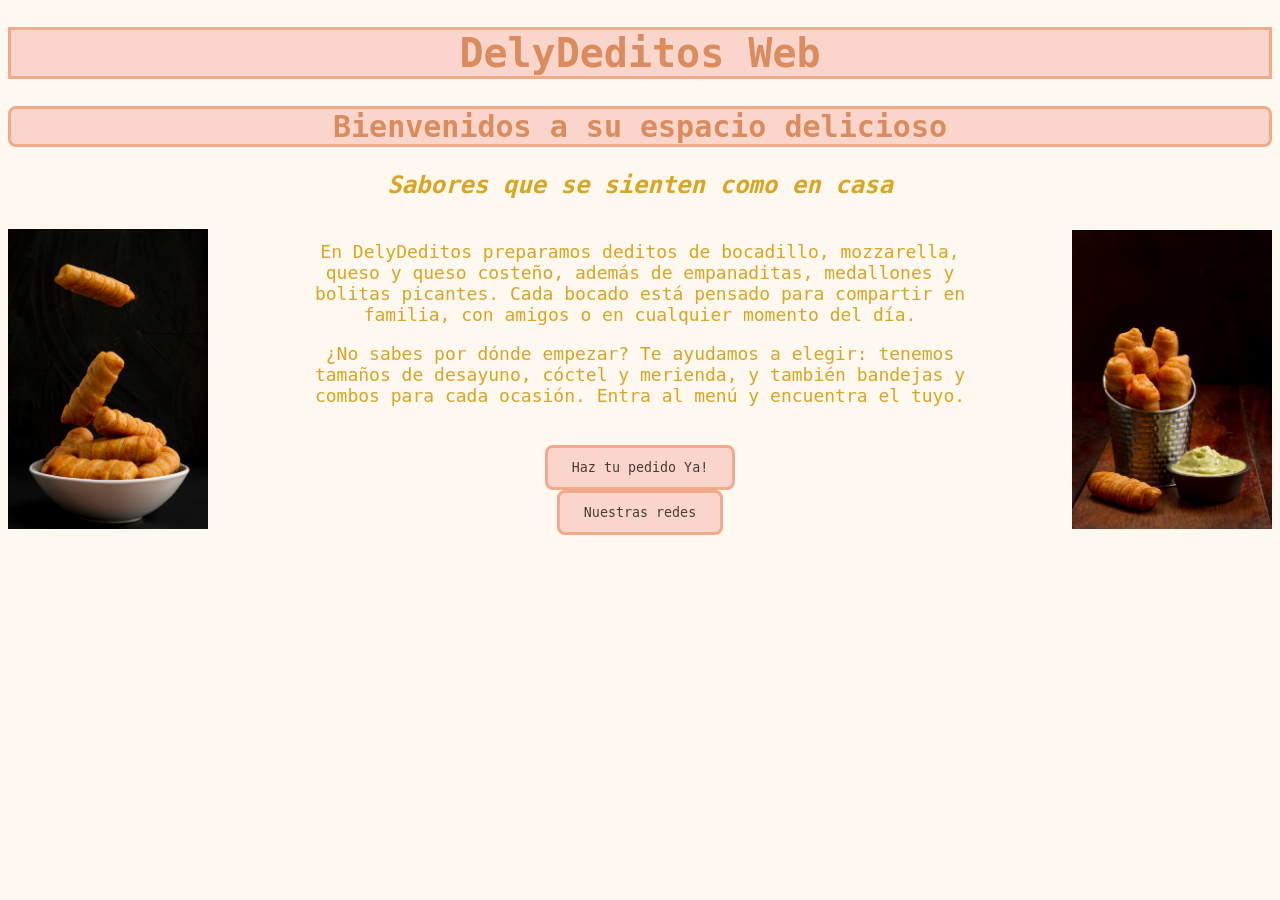
==== index.html @ 490e7492 "Add files via upload" ====
<!DOCTYPE html>
<html lang="es">
<head>
    <meta charset="UTF-8">
    <meta name="viewport" content="width=device-width, initial-scale=1.0">
    <link rel="stylesheet" href="estilos.css">
    <title>DelyDeditos Web</title>
</head>
<body>
   <h1>DelyDeditos Web</h1> 
   <h2>Bienvenidos a su espacio delicioso</h2>
   <p class="lema">Sabores que se sienten como en casa</p>
  <div class="fila">
      <img src="deditos1.jpg" alt="Deditos">
   <div class="contenedor">
    <p>En DelyDeditos preparamos deditos de bocadillo, mozzarella, queso y queso costeño, además de empanaditas, medallones y bolitas picantes. Cada bocado está pensado para compartir en familia, con amigos o en cualquier momento del día.</p>
    <p>¿No sabes por dónde empezar? Te ayudamos a elegir: tenemos tamaños de desayuno, cóctel y merienda, y también bandejas y combos para cada ocasión. Entra al menú y encuentra el tuyo.</p>
    <br>
      <button class="menu"><a href="menu.html">Haz tu pedido Ya!</a></button><br>
      <button class="redes"><a href="redes.html">Nuestras redes</a></button><br>
    </div>
     <img src="deditos2.jpg" alt="Deditos">
  </div>
</body>
</html>
---- estilos.css ----
:root {
  --fondo: #FFF8F0;
  --texto: #4A3B35;
  --principal: #F4A988;
  --principal-hover: #E8926C;
  --acento: #F9D5CB;
}

a {
  text-decoration: none;
  color: inherit;
}

.contenedor{
    max-width: 700px;
    text-align: center;
    margin: 0 auto;
    color: var(--texto);
    font-size: 18px;

}

.fila{
    display: flex;
    justify-content: space-between;
    align-items: center;
}

.fila img{
    width: 200px;
    height: auto;
}

.contenedor{
    max-width: 700px;
    text-align: center;
}

body{
    background-color: var(--fondo);
    font-family: Fira Code, monospace;
}

h1{
   text-align: center;
    color: #db8b5c;
    border: solid var(--principal);
    background-color: var(--acento);
    font-size: 40px;
}

h2{
    text-align: center;
    color: #db8b5c;
    border: solid var(--principal);
    background-color: var(--acento);
    border-radius: 8px;
    font-size: 30px;
}


.lema{
    text-align: center;
    font-weight: bold;
    font-style: italic;
    color: goldenrod;
    font-size: 24px;
}

p{
    text-align: center;
    color: goldenrod;
}

.menu{
    font-family: Fira Code, monospace;
    padding: 12px 24px;
    border-radius: 8px;
    color: var(--texto);
    border: solid var(--principal);
    background-color: var(--acento);
    transition: background-color 1.5s, font-size 1.5s;
}
.menu:hover{
    font-family: Fira Code, monospace;
    color: goldenrod;
    font-size: 20px;
    background-color: var(--acento);
    transition: background-color 1.5s, font-size 1.5s;
    border: solid var(--principal-hover);
}

.redes{
    font-family: Fira Code, monospace;
    padding: 12px 24px;
    border-radius: 8px;
    color: var(--texto);
    text-align: center;
    border: solid var(--principal);
    background-color: var(--acento);
    transition: background-color 1.5s, font-size 1.5s;
}

.redes:hover{
    font-family: Fira Code, monospace;
    font-size: 20px;
    color: goldenrod;
    background-color: var(--acento);
    transition: background-color 1.5s, font-size 1.5s;
    border: solid var(--principal-hover);
}
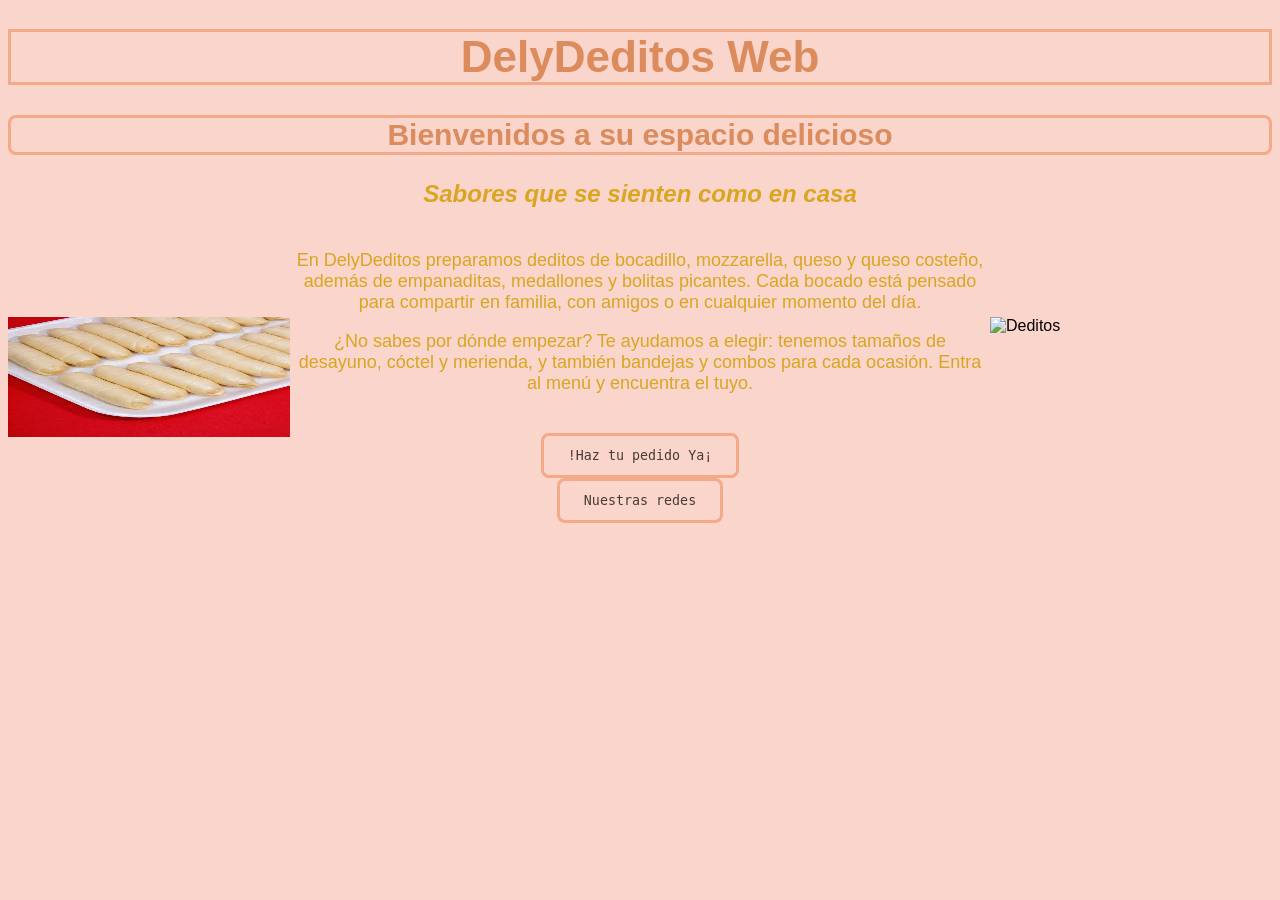
==== commit 301dd589: "Add files via upload" ====
--- a/index.html
+++ b/index.html
@@ -1,25 +1,31 @@
 <!DOCTYPE html>
 <html lang="es">
+
 <head>
-    <meta charset="UTF-8">
-    <meta name="viewport" content="width=device-width, initial-scale=1.0">
-    <link rel="stylesheet" href="estilos.css">
-    <title>DelyDeditos Web</title>
+  <meta charset="UTF-8">
+  <meta name="viewport" content="width=device-width, initial-scale=1.0">
+  <link rel="stylesheet" href="estilos.css">
+  <title>DelyDeditos Web</title>
 </head>
+
 <body>
-   <h1>DelyDeditos Web</h1> 
-   <h2>Bienvenidos a su espacio delicioso</h2>
-   <p class="lema">Sabores que se sienten como en casa</p>
+  <h1>DelyDeditos Web</h1>
+  <h2>Bienvenidos a su espacio delicioso</h2>
+  <p class="lema">Sabores que se sienten como en casa</p>
   <div class="fila">
-      <img src="deditos1.jpg" alt="Deditos">
-   <div class="contenedor">
-    <p>En DelyDeditos preparamos deditos de bocadillo, mozzarella, queso y queso costeño, además de empanaditas, medallones y bolitas picantes. Cada bocado está pensado para compartir en familia, con amigos o en cualquier momento del día.</p>
-    <p>¿No sabes por dónde empezar? Te ayudamos a elegir: tenemos tamaños de desayuno, cóctel y merienda, y también bandejas y combos para cada ocasión. Entra al menú y encuentra el tuyo.</p>
-    <br>
-      <button class="menu"><a href="menu.html">Haz tu pedido Ya!</a></button><br>
+    <img src="deditos.jpg" alt="Deditos">
+    <div class="contenedor">
+      <p>En DelyDeditos preparamos deditos de bocadillo, mozzarella, queso y queso costeño, además de empanaditas,
+        medallones y bolitas picantes. Cada bocado está pensado para compartir en familia, con amigos o en cualquier
+        momento del día.</p>
+      <p>¿No sabes por dónde empezar? Te ayudamos a elegir: tenemos tamaños de desayuno, cóctel y merienda, y también
+        bandejas y combos para cada ocasión. Entra al menú y encuentra el tuyo.</p>
+      <br>
+      <button class="menu"><a href="menu.html">!Haz tu pedido Ya¡</a></button><br>
       <button class="redes"><a href="redes.html">Nuestras redes</a></button><br>
     </div>
-     <img src="deditos2.jpg" alt="Deditos">
+    <img class="foto-extra"="deditos2.jpg" alt="Deditos">
   </div>
 </body>
-</html> +
+</html>
--- a/estilos.css
+++ b/estilos.css
@@ -1,17 +1,27 @@
 :root {
-  --fondo: #FFF8F0;
-  --texto: #4A3B35;
-  --principal: #F4A988;
-  --principal-hover: #E8926C;
-  --acento: #F9D5CB;
+    --fondo: #FFF8F0;
+    --texto: #4A3B35;
+    --principal: #F4A988;
+    --principal-hover: #E8926C;
+    --acento: #F9D5CB;
 }
 
 a {
-  text-decoration: none;
-  color: inherit;
+    text-decoration: none;
+    color: inherit;
 }
 
-.contenedor{
+*,
+*::before,
+*::after {
+    box-sizing: border-box;
+}
+
+img {
+    max-width: 100%;
+}
+
+.contenedor {
     max-width: 700px;
     text-align: center;
     margin: 0 auto;
@@ -20,36 +30,36 @@
 
 }
 
-.fila{
+.fila {
     display: flex;
     justify-content: space-between;
     align-items: center;
 }
 
-.fila img{
-    width: 200px;
-    height: auto;
+.fila img {
+    width: 350px;
+    height: 120px;
 }
 
-.contenedor{
+.contenedor {
     max-width: 700px;
     text-align: center;
 }
 
-body{
-    background-color: var(--fondo);
-    font-family: Fira Code, monospace;
+body {
+    background-color: var(--acento);
+    font-family: Arial, sans-serif;
 }
 
-h1{
-   text-align: center;
+h1 {
+    text-align: center;
     color: #db8b5c;
     border: solid var(--principal);
     background-color: var(--acento);
-    font-size: 40px;
+    font-size: 44px;
 }
 
-h2{
+h2 {
     text-align: center;
     color: #db8b5c;
     border: solid var(--principal);
@@ -59,7 +69,7 @@
 }
 
 
-.lema{
+.lema {
     text-align: center;
     font-weight: bold;
     font-style: italic;
@@ -67,12 +77,12 @@
     font-size: 24px;
 }
 
-p{
+p {
     text-align: center;
     color: goldenrod;
 }
 
-.menu{
+.menu {
     font-family: Fira Code, monospace;
     padding: 12px 24px;
     border-radius: 8px;
@@ -81,16 +91,19 @@
     background-color: var(--acento);
     transition: background-color 1.5s, font-size 1.5s;
 }
-.menu:hover{
+
+.menu:hover {
     font-family: Fira Code, monospace;
     color: goldenrod;
     font-size: 20px;
     background-color: var(--acento);
     transition: background-color 1.5s, font-size 1.5s;
     border: solid var(--principal-hover);
+
 }
 
-.redes{
+
+.redes {
     font-family: Fira Code, monospace;
     padding: 12px 24px;
     border-radius: 8px;
@@ -101,11 +114,27 @@
     transition: background-color 1.5s, font-size 1.5s;
 }
 
-.redes:hover{
+.redes:hover {
     font-family: Fira Code, monospace;
     font-size: 20px;
     color: goldenrod;
     background-color: var(--acento);
     transition: background-color 1.5s, font-size 1.5s;
     border: solid var(--principal-hover);
+}
+
+@media (max-width: 700px) {
+    .fila {
+        flex-direction: column;
+    }
+
+    .fila img {
+        width: 50%;
+        max-width: 400px;
+        height: auto;
+    }
+
+    .foto-extra {
+        display: none;
+    }
 }
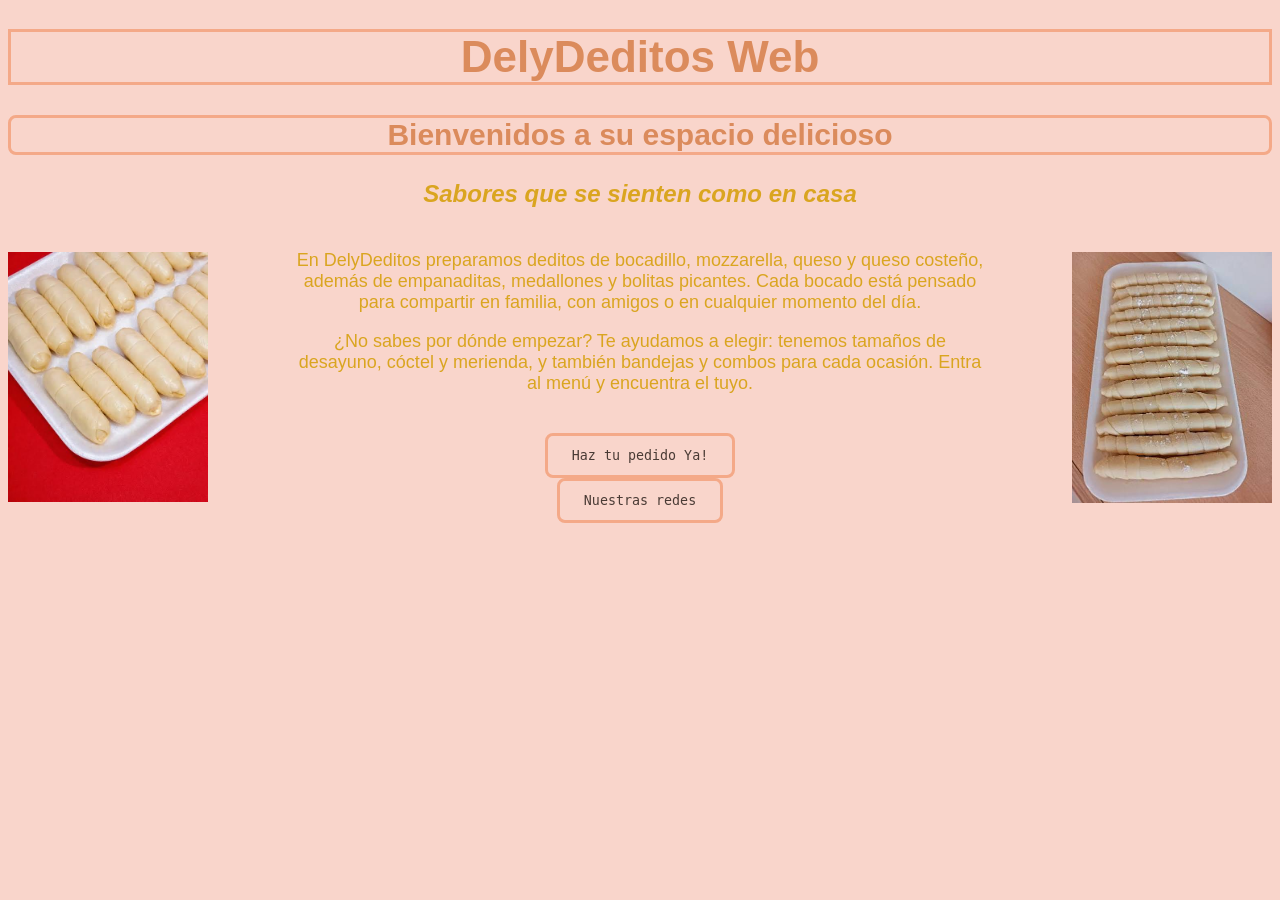
==== commit 8fbb9775: "Add files via upload" ====
--- a/index.html
+++ b/index.html
@@ -1,31 +1,25 @@
 <!DOCTYPE html>
 <html lang="es">
-
 <head>
-  <meta charset="UTF-8">
-  <meta name="viewport" content="width=device-width, initial-scale=1.0">
-  <link rel="stylesheet" href="estilos.css">
-  <title>DelyDeditos Web</title>
+    <meta charset="UTF-8">
+    <meta name="viewport" content="width=device-width, initial-scale=1.0">
+    <link rel="stylesheet" href="estilos.css">
+    <title>DelyDeditos Web</title>
 </head>
-
 <body>
-  <h1>DelyDeditos Web</h1>
-  <h2>Bienvenidos a su espacio delicioso</h2>
-  <p class="lema">Sabores que se sienten como en casa</p>
+   <h1>DelyDeditos Web</h1> 
+   <h2>Bienvenidos a su espacio delicioso</h2>
+   <p class="lema">Sabores que se sienten como en casa</p>
   <div class="fila">
-    <img src="deditos.jpg" alt="Deditos">
-    <div class="contenedor">
-      <p>En DelyDeditos preparamos deditos de bocadillo, mozzarella, queso y queso costeño, además de empanaditas,
-        medallones y bolitas picantes. Cada bocado está pensado para compartir en familia, con amigos o en cualquier
-        momento del día.</p>
-      <p>¿No sabes por dónde empezar? Te ayudamos a elegir: tenemos tamaños de desayuno, cóctel y merienda, y también
-        bandejas y combos para cada ocasión. Entra al menú y encuentra el tuyo.</p>
-      <br>
-      <button class="menu"><a href="menu.html">!Haz tu pedido Ya¡</a></button><br>
+      <img src="deditos.jpg" alt="Deditos">
+   <div class="contenedor">
+    <p>En DelyDeditos preparamos deditos de bocadillo, mozzarella, queso y queso costeño, además de empanaditas, medallones y bolitas picantes. Cada bocado está pensado para compartir en familia, con amigos o en cualquier momento del día.</p>
+    <p>¿No sabes por dónde empezar? Te ayudamos a elegir: tenemos tamaños de desayuno, cóctel y merienda, y también bandejas y combos para cada ocasión. Entra al menú y encuentra el tuyo.</p>
+    <br>
+      <button class="menu"><a href="menu.html">Haz tu pedido Ya!</a></button><br>
       <button class="redes"><a href="redes.html">Nuestras redes</a></button><br>
     </div>
-    <img class="foto-extra"="deditos2.jpg" alt="Deditos">
+     <img class="esconder" src="deditos10.jpg" alt="...">
   </div>
 </body>
-
-</html>+</html> 
--- a/estilos.css
+++ b/estilos.css
@@ -37,8 +37,8 @@
 }
 
 .fila img {
-    width: 350px;
-    height: 120px;
+    width: 200px;
+    height: auto;
 }
 
 .contenedor {
@@ -129,12 +129,11 @@
     }
 
     .fila img {
-        width: 50%;
-        max-width: 400px;
+        width: 100%;
+        max-width: 320px;
         height: auto;
     }
-
-    .foto-extra {
+    .esconder{
         display: none;
     }
 }
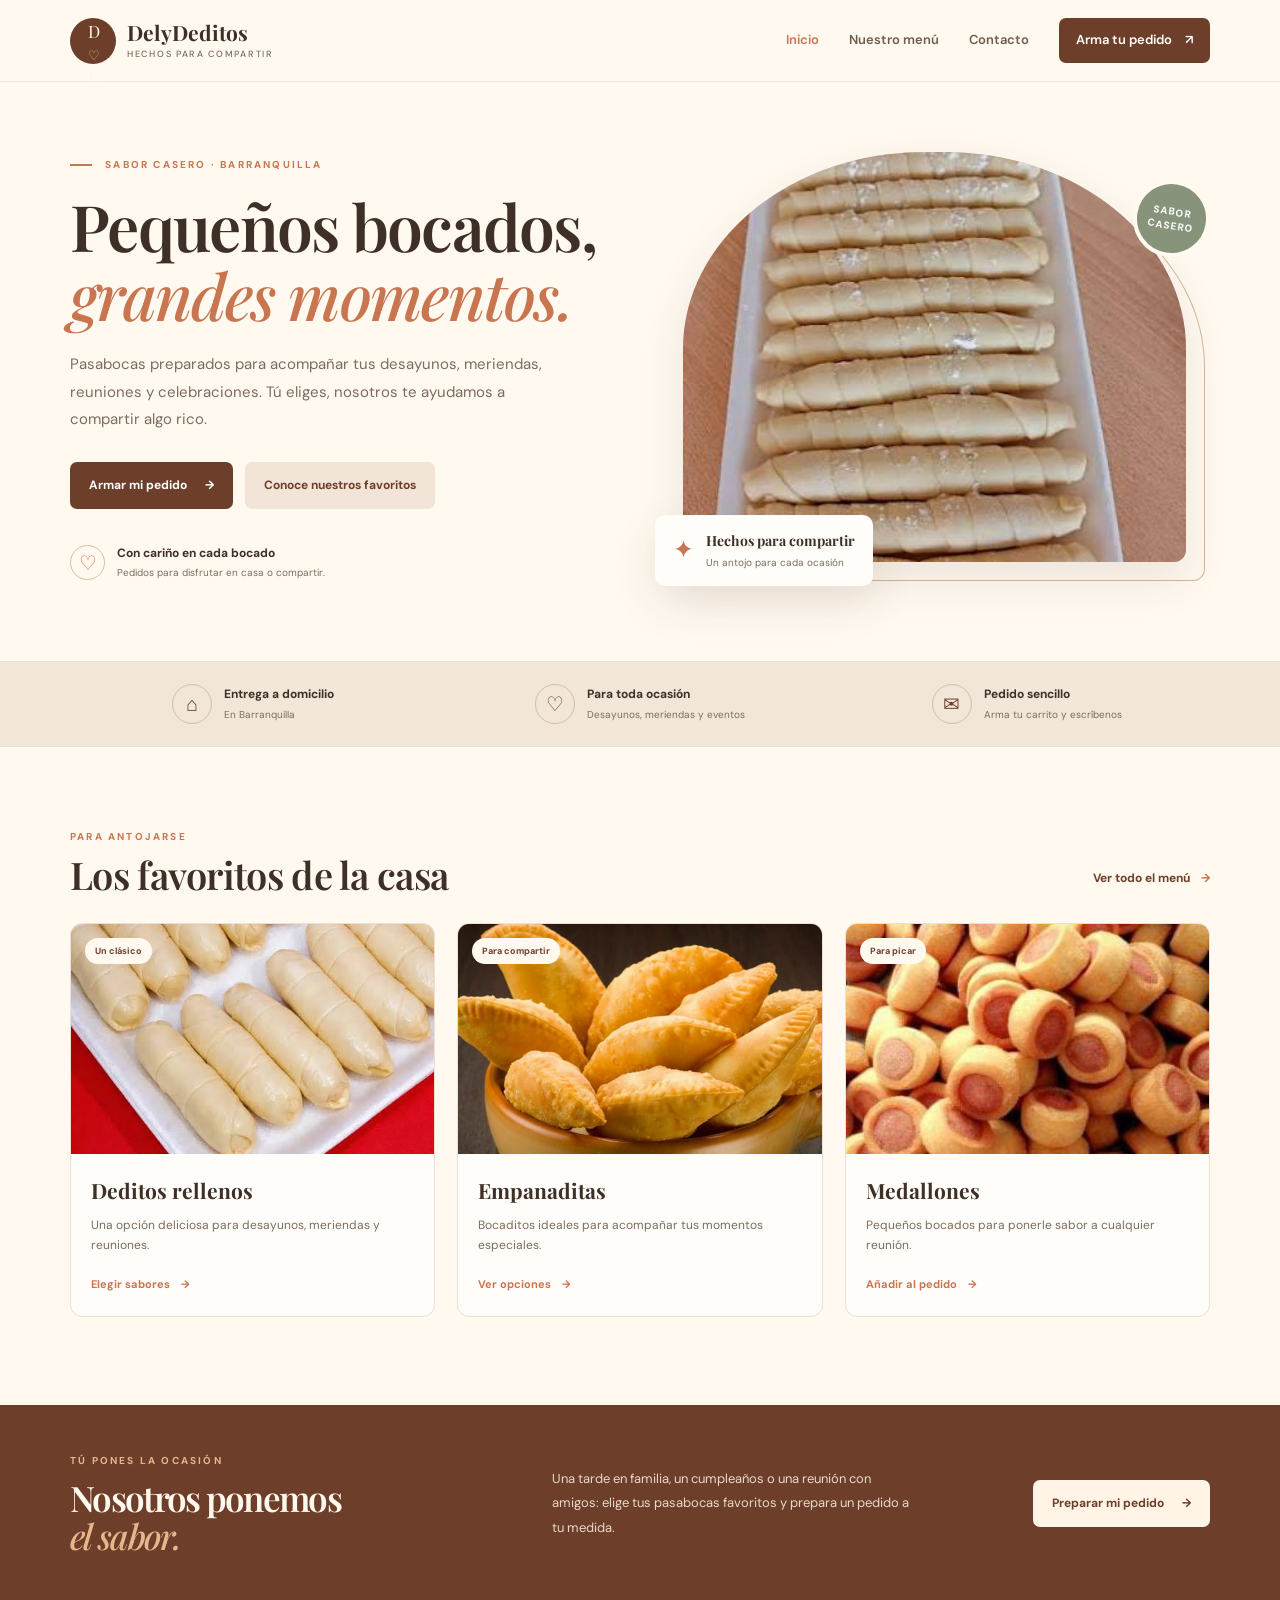
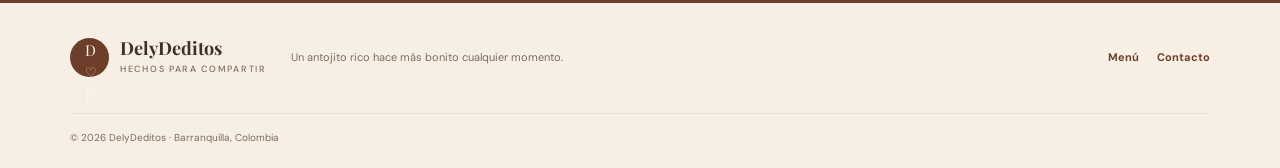
==== commit c3bcd208: "Add files via upload" ====
--- a/index.html
+++ b/index.html
@@ -1,25 +1,93 @@
-<!DOCTYPE html>
-<html lang="es">
-<head>
-    <meta charset="UTF-8">
-    <meta name="viewport" content="width=device-width, initial-scale=1.0">
-    <link rel="stylesheet" href="estilos.css">
-    <title>DelyDeditos Web</title>
-</head>
-<body>
-   <h1>DelyDeditos Web</h1> 
-   <h2>Bienvenidos a su espacio delicioso</h2>
-   <p class="lema">Sabores que se sienten como en casa</p>
-  <div class="fila">
-      <img src="deditos.jpg" alt="Deditos">
-   <div class="contenedor">
-    <p>En DelyDeditos preparamos deditos de bocadillo, mozzarella, queso y queso costeño, además de empanaditas, medallones y bolitas picantes. Cada bocado está pensado para compartir en familia, con amigos o en cualquier momento del día.</p>
-    <p>¿No sabes por dónde empezar? Te ayudamos a elegir: tenemos tamaños de desayuno, cóctel y merienda, y también bandejas y combos para cada ocasión. Entra al menú y encuentra el tuyo.</p>
-    <br>
-      <button class="menu"><a href="menu.html">Haz tu pedido Ya!</a></button><br>
-      <button class="redes"><a href="redes.html">Nuestras redes</a></button><br>
-    </div>
-     <img class="esconder" src="deditos10.jpg" alt="...">
-  </div>
-</body>
-</html> +<!DOCTYPE html>
+<html lang="es">
+<head>
+  <meta charset="UTF-8">
+  <meta name="viewport" content="width=device-width, initial-scale=1.0">
+  <meta name="theme-color" content="#6d3f2b">
+  <meta name="description" content="DelyDeditos: pasabocas artesanales para compartir en Barranquilla. Deditos, empanaditas, medallones y más.">
+  <title>DelyDeditos | Pasabocas para compartir</title>
+  <link rel="stylesheet" href="estilos.css">
+</head>
+<body>
+  <header class="site-header">
+    <a class="brand" href="index.html" aria-label="DelyDeditos, inicio">
+      <span class="brand-mark">D<span>♡</span>D</span>
+      <span class="brand-name">DelyDeditos<small>Hechos para compartir</small></span>
+    </a>
+    <button class="nav-toggle" aria-label="Abrir menú" aria-expanded="false">☰</button>
+    <nav class="main-nav" aria-label="Navegación principal">
+      <a class="active" href="index.html">Inicio</a>
+      <a href="menu.html">Nuestro menú</a>
+      <a href="redes.html">Contacto</a>
+      <a class="nav-cta" href="menu.html">Arma tu pedido <span>↗</span></a>
+    </nav>
+  </header>
+
+  <main>
+    <section class="hero wrap">
+      <div class="hero-copy">
+        <p class="eyebrow"><span></span> SABOR CASERO · BARRANQUILLA</p>
+        <h1>Pequeños bocados,<br><em>grandes momentos.</em></h1>
+        <p class="hero-text">Pasabocas preparados para acompañar tus desayunos, meriendas, reuniones y celebraciones. Tú eliges, nosotros te ayudamos a compartir algo rico.</p>
+        <div class="hero-actions">
+          <a class="button button-primary" href="menu.html">Armar mi pedido <span>→</span></a>
+          <a class="button button-soft" href="#productos">Conoce nuestros favoritos</a>
+        </div>
+        <div class="hero-note"><span class="note-icon">♡</span><span><strong>Con cariño en cada bocado</strong><small>Pedidos para disfrutar en casa o compartir.</small></span></div>
+      </div>
+      <div class="hero-visual">
+        <div class="hero-photo"><img src="deditos10.jpg" alt="Bandeja de deditos artesanales"></div>
+        <div class="floating-note"><span>✦</span><div><strong>Hechos para compartir</strong><small>Un antojo para cada ocasión</small></div></div>
+        <div class="hero-stamp">SABOR<br>CASERO</div>
+      </div>
+    </section>
+
+    <section class="trust-strip">
+      <div class="wrap trust-inner">
+        <div><span class="trust-icon">⌂</span><span><strong>Entrega a domicilio</strong><small>En Barranquilla</small></span></div>
+        <div><span class="trust-icon">♡</span><span><strong>Para toda ocasión</strong><small>Desayunos, meriendas y eventos</small></span></div>
+        <div><span class="trust-icon">✉</span><span><strong>Pedido sencillo</strong><small>Arma tu carrito y escríbenos</small></span></div>
+      </div>
+    </section>
+
+    <section class="section wrap" id="productos">
+      <div class="section-heading">
+        <div><p class="eyebrow">PARA ANTOJARSE</p><h2>Los favoritos de la casa</h2></div>
+        <a class="text-link" href="menu.html">Ver todo el menú <span>→</span></a>
+      </div>
+      <div class="featured-grid">
+        <article class="food-card">
+          <div class="food-photo"><img src="deditos.jpg" alt="Deditos rellenos"><span class="food-tag">Un clásico</span></div>
+          <div class="food-info"><h3>Deditos rellenos</h3><p>Una opción deliciosa para desayunos, meriendas y reuniones.</p><a href="menu.html">Elegir sabores <span>→</span></a></div>
+        </article>
+        <article class="food-card">
+          <div class="food-photo"><img src="empanaditas.jpg" alt="Empanaditas doradas"><span class="food-tag">Para compartir</span></div>
+          <div class="food-info"><h3>Empanaditas</h3><p>Bocaditos ideales para acompañar tus momentos especiales.</p><a href="menu.html#empanaditas">Ver opciones <span>→</span></a></div>
+        </article>
+        <article class="food-card">
+          <div class="food-photo"><img src="medallon.jpg" alt="Medallones de salchicha"><span class="food-tag">Para picar</span></div>
+          <div class="food-info"><h3>Medallones</h3><p>Pequeños bocados para ponerle sabor a cualquier reunión.</p><a href="menu.html#medallones">Añadir al pedido <span>→</span></a></div>
+        </article>
+      </div>
+    </section>
+
+    <section class="occasion-section">
+      <div class="wrap occasion-inner">
+        <div><p class="eyebrow">TÚ PONES LA OCASIÓN</p><h2>Nosotros ponemos<br><em>el sabor.</em></h2></div>
+        <p>Una tarde en familia, un cumpleaños o una reunión con amigos: elige tus pasabocas favoritos y prepara un pedido a tu medida.</p>
+        <a class="button button-light" href="menu.html">Preparar mi pedido <span>→</span></a>
+      </div>
+    </section>
+  </main>
+
+  <footer class="site-footer">
+    <div class="wrap footer-inner">
+      <a class="brand footer-brand" href="index.html"><span class="brand-mark">D<span>♡</span>D</span><span class="brand-name">DelyDeditos<small>Hechos para compartir</small></span></a>
+      <p>Un antojito rico hace más bonito cualquier momento.</p>
+      <div class="footer-links"><a href="menu.html">Menú</a><a href="redes.html">Contacto</a></div>
+      <small class="copyright">© <span id="year"></span> DelyDeditos · Barranquilla, Colombia</small>
+    </div>
+  </footer>
+  <script src="sitio.js"></script>
+</body>
+</html>
--- a/estilos.css
+++ b/estilos.css
@@ -1,139 +1,17 @@
-:root {
-    --fondo: #FFF8F0;
-    --texto: #4A3B35;
-    --principal: #F4A988;
-    --principal-hover: #E8926C;
-    --acento: #F9D5CB;
-}
-
-a {
-    text-decoration: none;
-    color: inherit;
-}
-
-*,
-*::before,
-*::after {
-    box-sizing: border-box;
-}
-
-img {
-    max-width: 100%;
-}
-
-.contenedor {
-    max-width: 700px;
-    text-align: center;
-    margin: 0 auto;
-    color: var(--texto);
-    font-size: 18px;
-
-}
-
-.fila {
-    display: flex;
-    justify-content: space-between;
-    align-items: center;
-}
-
-.fila img {
-    width: 200px;
-    height: auto;
-}
-
-.contenedor {
-    max-width: 700px;
-    text-align: center;
-}
-
-body {
-    background-color: var(--acento);
-    font-family: Arial, sans-serif;
-}
-
-h1 {
-    text-align: center;
-    color: #db8b5c;
-    border: solid var(--principal);
-    background-color: var(--acento);
-    font-size: 44px;
-}
-
-h2 {
-    text-align: center;
-    color: #db8b5c;
-    border: solid var(--principal);
-    background-color: var(--acento);
-    border-radius: 8px;
-    font-size: 30px;
-}
-
-
-.lema {
-    text-align: center;
-    font-weight: bold;
-    font-style: italic;
-    color: goldenrod;
-    font-size: 24px;
-}
-
-p {
-    text-align: center;
-    color: goldenrod;
-}
-
-.menu {
-    font-family: Fira Code, monospace;
-    padding: 12px 24px;
-    border-radius: 8px;
-    color: var(--texto);
-    border: solid var(--principal);
-    background-color: var(--acento);
-    transition: background-color 1.5s, font-size 1.5s;
-}
-
-.menu:hover {
-    font-family: Fira Code, monospace;
-    color: goldenrod;
-    font-size: 20px;
-    background-color: var(--acento);
-    transition: background-color 1.5s, font-size 1.5s;
-    border: solid var(--principal-hover);
-
-}
-
-
-.redes {
-    font-family: Fira Code, monospace;
-    padding: 12px 24px;
-    border-radius: 8px;
-    color: var(--texto);
-    text-align: center;
-    border: solid var(--principal);
-    background-color: var(--acento);
-    transition: background-color 1.5s, font-size 1.5s;
-}
-
-.redes:hover {
-    font-family: Fira Code, monospace;
-    font-size: 20px;
-    color: goldenrod;
-    background-color: var(--acento);
-    transition: background-color 1.5s, font-size 1.5s;
-    border: solid var(--principal-hover);
-}
-
-@media (max-width: 700px) {
-    .fila {
-        flex-direction: column;
-    }
-
-    .fila img {
-        width: 100%;
-        max-width: 320px;
-        height: auto;
-    }
-    .esconder{
-        display: none;
-    }
-}+@import url('https://fonts.googleapis.com/css2?family=DM+Sans:wght@400;500;600;700&family=Playfair+Display:ital,wght@0,500;0,600;0,700;1,500;1,600&display=swap');
+
+:root{--cream:#fff9f0;--paper:#fffdf9;--ink:#3f3027;--muted:#7c6c60;--brown:#6d3f2b;--brown-dark:#4d2d21;--terracotta:#c87550;--peach:#f4d7c5;--sage:#87947b;--line:#eadfd2;--shadow:0 18px 45px rgba(76,47,31,.10)}
+*{box-sizing:border-box}html{scroll-behavior:smooth;scroll-padding-top:90px}body{margin:0;background:var(--cream);color:var(--ink);font-family:'DM Sans',Arial,sans-serif;line-height:1.6}img{display:block;max-width:100%;width:100%;object-fit:cover}a{color:inherit;text-decoration:none}button,input,select,textarea{font:inherit}.wrap{width:min(1140px,calc(100% - 44px));margin-inline:auto}
+.site-header{height:82px;display:flex;align-items:center;justify-content:space-between;padding:0 max(22px,calc((100% - 1140px)/2));background:rgba(255,249,240,.94);border-bottom:1px solid rgba(109,63,43,.10);position:sticky;top:0;z-index:20;backdrop-filter:blur(12px)}
+.brand{display:flex;align-items:center;gap:11px}.brand-mark{width:46px;height:46px;border-radius:50%;background:var(--brown);color:#fff7e9;display:grid;place-items:center;font-family:'Playfair Display',serif;font-size:17px;letter-spacing:-2px;position:relative}.brand-mark span{color:#e9b68e;font-size:13px;margin:0 1px}.brand-name{font-family:'Playfair Display',serif;font-weight:700;font-size:21px;line-height:1.05}.brand-name small{display:block;font:500 9px 'DM Sans',sans-serif;letter-spacing:1.7px;text-transform:uppercase;color:var(--muted);margin-top:5px}
+.main-nav{display:flex;align-items:center;gap:30px;font-size:13px;font-weight:600}.main-nav>a:not(.nav-cta){color:#6f5d50}.main-nav>a.active,.main-nav>a:hover{color:var(--terracotta)}.nav-cta{padding:12px 17px;background:var(--brown);color:white;border-radius:7px}.nav-cta span{margin-left:10px}.nav-toggle{display:none;border:0;background:transparent;color:var(--brown);font-size:25px}
+.hero{display:grid;grid-template-columns:1.02fr .98fr;gap:65px;align-items:center;padding-top:70px;padding-bottom:75px;min-height:570px}.eyebrow{font-size:10px;letter-spacing:2.2px;font-weight:700;color:var(--terracotta);margin:0 0 18px}.eyebrow span{display:inline-block;width:22px;height:2px;background:var(--terracotta);vertical-align:middle;margin-right:9px}.hero h1,.section h2,.occasion-section h2,.page-intro h1{font-family:'Playfair Display',Georgia,serif;font-size:clamp(42px,5vw,65px);font-weight:600;line-height:1.08;letter-spacing:-1.7px;margin:0 0 22px}.hero h1 em,.occasion-section h2 em{color:var(--terracotta);font-weight:500}.hero-text{max-width:480px;color:var(--muted);font-size:15px;line-height:1.85;margin:0 0 28px}.hero-actions{display:flex;gap:12px;flex-wrap:wrap}.button{display:inline-flex;align-items:center;justify-content:center;gap:18px;padding:14px 19px;border-radius:7px;font-size:12px;font-weight:700;transition:transform .2s,background .2s}.button:hover{transform:translateY(-2px)}.button-primary{background:var(--brown);color:#fff}.button-primary:hover{background:var(--brown-dark)}.button-soft{background:#f2e4d6;color:var(--brown)}.hero-note{display:flex;align-items:center;gap:12px;margin-top:35px}.note-icon{width:35px;height:35px;border:1px solid #d9bda7;border-radius:50%;display:grid;place-items:center;color:var(--terracotta);font-size:20px}.hero-note strong,.hero-note small{display:block}.hero-note strong{font-size:12px}.hero-note small{font-size:10px;color:var(--muted);margin-top:2px}
+.hero-visual{position:relative;padding:0 24px 24px 0}.hero-photo{height:410px;border-radius:48% 48% 12px 12px;overflow:hidden;background:var(--peach);box-shadow:var(--shadow)}.hero-photo img{height:100%;object-position:center}.hero-visual:before{content:"";position:absolute;inset:18px 5px 5px 20px;border:1px solid #d8b79e;border-radius:48% 48% 12px 12px;z-index:-1}.floating-note{position:absolute;bottom:0;left:-28px;background:var(--paper);box-shadow:var(--shadow);border-radius:10px;padding:15px 18px;display:flex;align-items:center;gap:12px}.floating-note>span{font-size:25px;color:var(--terracotta)}.floating-note strong,.floating-note small{display:block}.floating-note strong{font-family:'Playfair Display',serif;font-size:14px}.floating-note small{font-size:10px;color:var(--muted);margin-top:3px}.hero-stamp{position:absolute;right:0;top:28px;width:77px;height:77px;border-radius:50%;background:var(--sage);color:white;display:grid;place-content:center;text-align:center;font-size:10px;font-weight:700;line-height:1.35;letter-spacing:1px;transform:rotate(9deg);border:4px solid var(--cream)}
+.trust-strip{background:#f2e6d8;border-block:1px solid #eadaca}.trust-inner{display:grid;grid-template-columns:repeat(3,1fr);padding:22px 0;gap:20px}.trust-inner>div{display:flex;align-items:center;justify-content:center;gap:12px}.trust-icon{width:40px;height:40px;border:1px solid #d6bda8;border-radius:50%;display:grid;place-items:center;font-size:20px;color:var(--brown)}.trust-inner strong,.trust-inner small{display:block}.trust-inner strong{font-size:12px}.trust-inner small{font-size:10px;color:var(--muted);margin-top:3px}
+.section{padding-top:82px;padding-bottom:88px}.section-heading{display:flex;align-items:end;justify-content:space-between;margin-bottom:28px}.section .eyebrow{margin-bottom:9px}.section h2{font-size:38px;letter-spacing:-.7px;margin:0}.text-link{font-size:12px;font-weight:700;color:var(--brown);padding-bottom:7px}.text-link span{margin-left:8px;color:var(--terracotta)}.featured-grid{display:grid;grid-template-columns:repeat(3,1fr);gap:22px}.food-card{background:var(--paper);border:1px solid var(--line);border-radius:12px;overflow:hidden;transition:transform .25s,box-shadow .25s}.food-card:hover{transform:translateY(-4px);box-shadow:var(--shadow)}.food-photo{height:230px;position:relative;background:#f1dfce;overflow:hidden}.food-photo img{height:100%;transition:transform .35s}.food-card:hover .food-photo img{transform:scale(1.04)}.food-tag{position:absolute;left:14px;top:14px;background:var(--cream);padding:6px 10px;border-radius:20px;font-size:9px;font-weight:700;color:var(--brown)}.food-info{padding:20px}.food-info h3{font-family:'Playfair Display',serif;font-size:21px;margin:0 0 7px}.food-info p{font-size:12px;line-height:1.7;color:var(--muted);margin:0 0 15px}.food-info>a{font-size:11px;font-weight:700;color:var(--terracotta)}.food-info>a span{margin-left:8px}
+.occasion-section{background:var(--brown);color:#fff8ed;padding:48px 0}.occasion-inner{display:grid;grid-template-columns:1fr 1fr auto;gap:35px;align-items:center}.occasion-section .eyebrow{color:#e8b58d;margin-bottom:10px}.occasion-section h2{font-size:35px;margin:0}.occasion-section h2 em{color:#e8b58d}.occasion-inner>p{color:#e8d8c9;font-size:13px;line-height:1.9;max-width:360px}.button-light{background:#fff4e6;color:var(--brown);white-space:nowrap}
+.site-footer{padding:35px 0 22px;background:#f8efe4}.footer-inner{display:flex;align-items:center;gap:24px;flex-wrap:wrap}.footer-brand .brand-mark{width:39px;height:39px;font-size:15px}.footer-brand .brand-name{font-size:18px}.footer-inner>p{font-size:11px;color:var(--muted);margin-right:auto}.footer-links{display:flex;gap:18px;font-size:11px;font-weight:700;color:var(--brown)}.copyright{width:100%;border-top:1px solid var(--line);padding-top:16px;margin-top:12px;font-size:10px;color:var(--muted)}
+.page-intro{text-align:center;padding:55px 0 35px;background:#f5e8da}.page-intro .eyebrow{margin-bottom:9px}.page-intro h1{font-size:45px;margin-bottom:10px}.page-intro p{color:var(--muted);font-size:13px;margin:0 auto;max-width:600px}.page-main{padding-top:35px;padding-bottom:75px}
+@media(max-width:850px){.main-nav{gap:17px}.hero{gap:35px}.hero-photo{height:360px}.occasion-inner{grid-template-columns:1fr 1fr}.occasion-inner .button{grid-column:2;justify-self:start}.food-photo{height:190px}}
+@media(max-width:650px){.wrap{width:min(100% - 32px,520px)}.site-header{height:72px;padding:0 16px}.brand-mark{width:40px;height:40px}.brand-name{font-size:19px}.nav-toggle{display:block}.main-nav{display:none;position:absolute;top:71px;left:0;right:0;padding:16px;background:var(--paper);border-bottom:1px solid var(--line);flex-direction:column;align-items:stretch;gap:0;box-shadow:0 12px 20px #4d2d2110}.main-nav.open{display:flex}.main-nav>a{padding:13px 10px}.main-nav .nav-cta{text-align:center;margin-top:7px}.hero{grid-template-columns:1fr;gap:35px;padding-top:45px;padding-bottom:50px}.hero h1{font-size:46px}.hero-text{font-size:14px}.hero-visual{max-width:460px;width:100%;margin:auto;padding-right:15px}.hero-photo{height:330px}.floating-note{left:-4px}.hero-stamp{right:-2px;width:67px;height:67px}.trust-inner{grid-template-columns:1fr;padding:13px 0;gap:0}.trust-inner>div{justify-content:flex-start;padding:10px 5px}.trust-icon{width:35px;height:35px}.section{padding-top:55px;padding-bottom:58px}.section-heading{align-items:flex-start;gap:12px;flex-direction:column}.section h2{font-size:32px}.featured-grid{grid-template-columns:1fr;gap:16px}.food-photo{height:240px}.food-info{padding:18px}.occasion-section{padding:38px 0}.occasion-inner{grid-template-columns:1fr;gap:14px}.occasion-section h2{font-size:32px}.occasion-inner .button{grid-column:auto}.footer-inner{gap:15px}.footer-inner>p{width:100%;margin:0}.footer-links{margin-left:auto}.page-intro{padding:42px 0 28px}.page-intro h1{font-size:37px}}
+@media(prefers-reduced-motion:reduce){html{scroll-behavior:auto}*,*::before,*::after{transition:none!important}}
